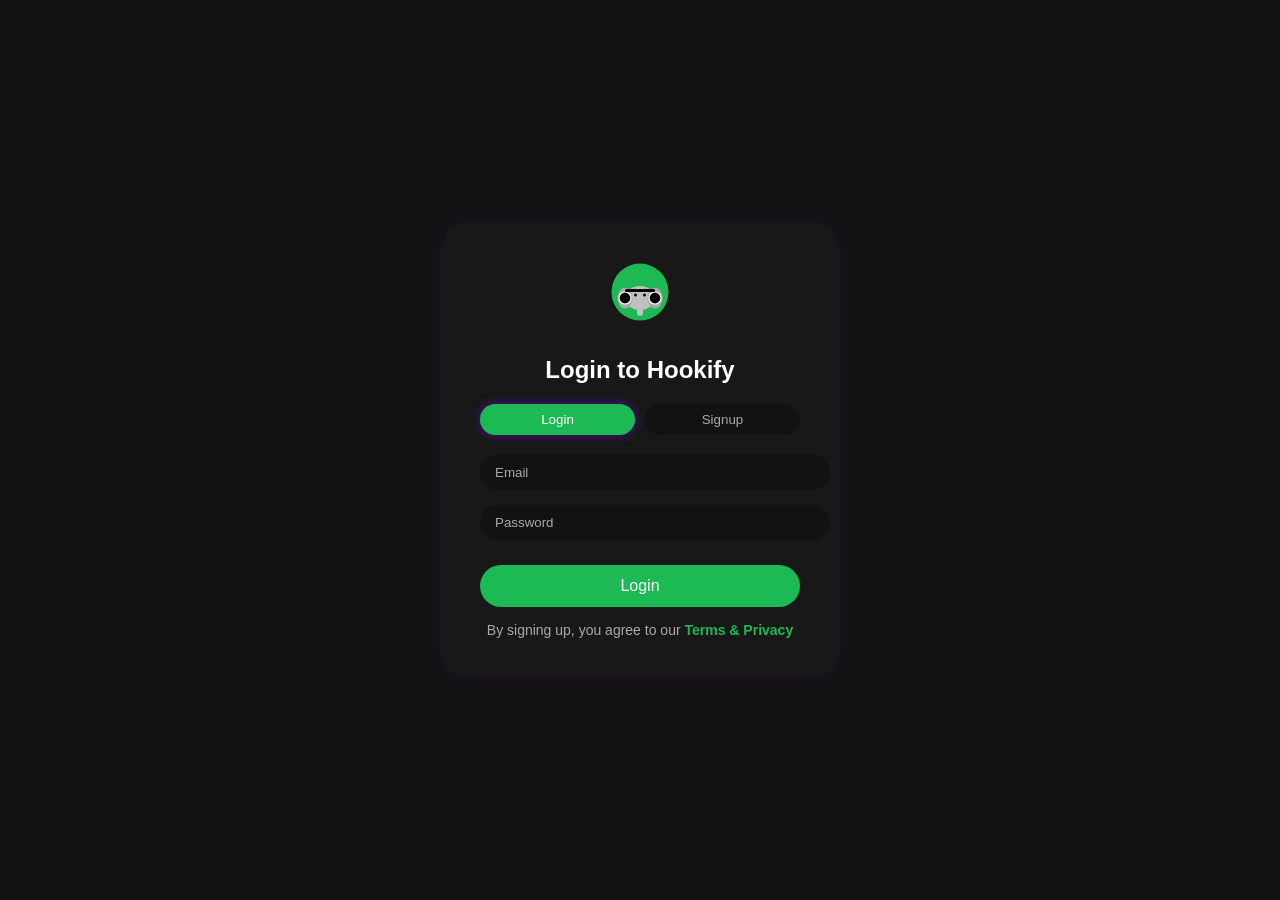
==== login.html @ 60379864 "added loading page, logo, signup and login page" ====
<!DOCTYPE html>
<html lang="en">
<head>
  <meta charset="UTF-8">
  <meta name="viewport" content="width=device-width, initial-scale=1.0">
  <title>Hookify Login / Signup</title>
  <link rel="stylesheet" href="styles.css">
  <style>
    /* Fullscreen background */
    body {
      margin: 0;
      height: 100vh;
      font-family: Arial, sans-serif;
      display: flex;
      justify-content: center;
      align-items: center;
      overflow: hidden;
    }

    /* Background slideshow container */
    .bg-container {
      position: fixed;
      top: 0;
      left: 0;
      width: 100%;
      height: 100%;
      z-index: -1;
      background-size: cover;
      background-position: center;
      filter: brightness(0.3); /* dark overlay */
      transition: background-image 1s ease-in-out;
    }

    /* Login card */
    .login-card {
      background-color: #181818;
      border-radius: 30px;
      padding: 40px;
      width: 320px;
      display: flex;
      flex-direction: column;
      align-items: center;
      box-shadow: 0 0 20px rgba(128, 0, 255, 0.1);
      transition: all 0.3s ease;
    }

    .login-card:hover {
      box-shadow: 0 0 25px rgba(128, 0, 255, 0.6);
      transform: translateY(-3px);
    }

    /* Mini logo */
    .mini-logo {
      height: 60px;
      width: 60px;
      margin-bottom: 15px;
    }

    h2 {
      color: #fff;
      margin-bottom: 20px;
    }

    /* Tabs */
    .tab-buttons {
      display: flex;
      gap: 10px;
      margin-bottom: 20px;
      width: 100%;
    }

    .tab-buttons button {
      flex: 1;
      padding: 8px;
      border-radius: 999px;
      border: none;
      background-color: #121212;
      color: #aaa;
      cursor: pointer;
      transition: all 0.3s ease;
    }

    .tab-buttons button.active {
      background-color: #1DB954;
      color: #fff;
      box-shadow: 0 0 10px rgba(128,0,255,0.6);
    }

    input {
      width: 100%;
      padding: 10px 15px;
      margin-bottom: 15px;
      border-radius: 999px;
      border: none;
      background-color: #121212;
      color: #fff;
      outline: none;
    }

    input::placeholder {
      color: #aaa;
    }

    button.login-btn {
      width: 100%;
      padding: 12px;
      border-radius: 999px;
      border: none;
      background-color: #1DB954;
      color: #fff;
      font-size: 16px;
      cursor: pointer;
      transition: all 0.3s ease;
      margin-top: 10px;
    }

    button.login-btn:hover {
      background-color: #1ed760;
      box-shadow: 0 0 15px rgba(128, 0, 255, 0.6);
    }

    .signup-text {
      margin-top: 15px;
      color: #aaa;
      font-size: 14px;
      text-align: center;
    }

    .signup-text a {
      color: #1DB954;
      text-decoration: none;
      font-weight: bold;
    }

    .signup-text a:hover {
      text-decoration: underline;
    }
  </style>
</head>
<body>

  <!-- Background slideshow -->
  <div class="bg-container"></div>

  <!-- Login card -->
  <div class="login-card">
    <!-- Mini Logo -->
    <img src="assets/hookify_logo.svg" alt="Hookify Logo" class="mini-logo">

    <!-- Heading -->
    <h2>Login to Hookify</h2>

    <!-- Tabs -->
    <div class="tab-buttons">
      <button class="active" id="login-tab">Login</button>
      <button id="signup-tab">Signup</button>
    </div>

    <!-- Form -->
    <form id="auth-form">
      <input type="email" placeholder="Email" required>
      <input type="password" placeholder="Password" required>
      <button type="submit" class="login-btn">Login</button>
    </form>

    <div class="signup-text">
      By signing up, you agree to our <a href="#">Terms & Privacy</a>
    </div>
  </div>

  <!-- Scripts -->
  <script>
    // Tab switching logic
    const loginTab = document.getElementById('login-tab');
    const signupTab = document.getElementById('signup-tab');
    const form = document.getElementById('auth-form');
    const loginBtn = form.querySelector('button');

    loginTab.addEventListener('click', () => {
      loginTab.classList.add('active');
      signupTab.classList.remove('active');
      form.querySelector('input[type="email"]').value = '';
      form.querySelector('input[type="password"]').value = '';
      loginBtn.textContent = 'Login';
    });

    signupTab.addEventListener('click', () => {
      signupTab.classList.add('active');
      loginTab.classList.remove('active');
      form.querySelector('input[type="email"]').value = '';
      form.querySelector('input[type="password"]').value = '';
      loginBtn.textContent = 'Signup';
    });

    form.addEventListener('submit', (e) => {
      e.preventDefault();
      alert(`${loginBtn.textContent} functionality coming soon!`);
    });

    // Background slideshow
    const images = [
      'https://i.scdn.co/image/ab67616d0000b273f3e92b2a47c1b6f1d6b18a90',
      'https://i.scdn.co/image/ab67616d0000b273d4f12fa3b563f4f853b0b719',
      'https://i.scdn.co/image/ab67616d0000b273c39a9de5b6f7b6a2ff8652d1'
      // add more album cover URLs here
    ];

    let current = 0;
    const bgContainer = document.querySelector('.bg-container');

    function changeBackground() {
      bgContainer.style.backgroundImage = `url(${images[current]})`;
      current = (current + 1) % images.length;
    }

    changeBackground(); // initial
    setInterval(changeBackground, 4000); // every 4 seconds
  </script>

</body>
</html>
---- styles.css ----
:root{
  --bg:#121212;
  --card:#181818;
  --accent:#1DB954;
  --text:#ffffff;
}

html,body{
  height:100%;
  margin:0;
  background:var(--bg);
  color:var(--text);
  font-family:Arial, sans-serif;
}

header{
  display:flex;
  align-items:center;
  gap:12px;
  padding:16px;
  background:linear-gradient(180deg, rgba(0,0,0,0.2), transparent);
}

.logo{
  height:48px;
  width:48px;
}

.container{
  padding:20px;
}

.song-card{
  background:var(--card);
  border-radius:12px;
  padding:12px;
  display:flex;
  justify-content:space-between;
  align-items:center;
  margin-bottom:12px;
}

button{
  background:var(--accent);
  border:none;
  padding:8px 14px;
  border-radius:999px;
  color:#fff;
  cursor:pointer;
}
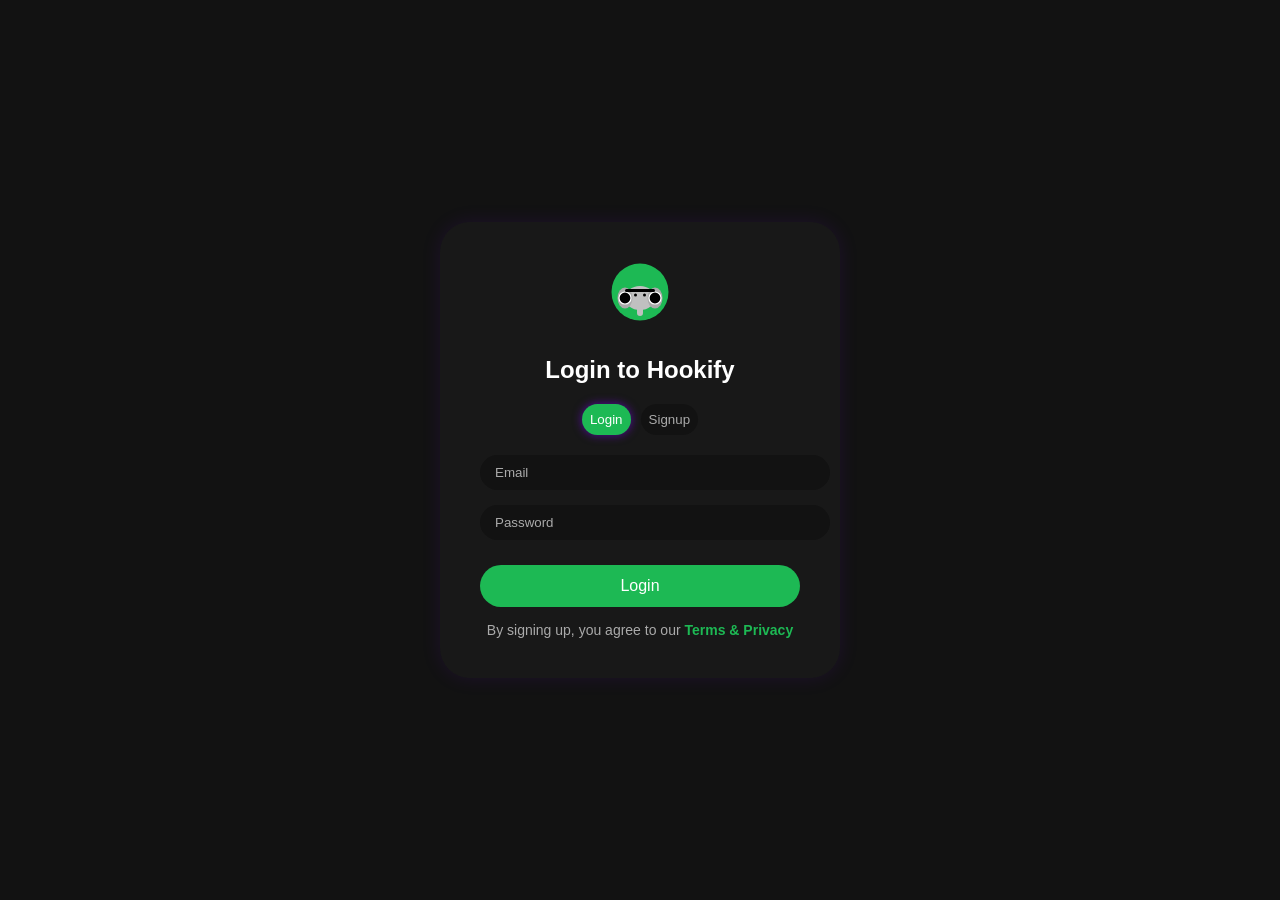
==== commit 91321bd1: "added choose hookartist page and demo dashboard" ====
--- a/login.html
+++ b/login.html
@@ -6,35 +6,19 @@
   <title>Hookify Login / Signup</title>
   <link rel="stylesheet" href="styles.css">
   <style>
-    /* Fullscreen background */
     body {
       margin: 0;
       height: 100vh;
-      font-family: Arial, sans-serif;
+      background-color: #121212;
       display: flex;
       justify-content: center;
       align-items: center;
-      overflow: hidden;
+      font-family: Arial, sans-serif;
     }
 
-    /* Background slideshow container */
-    .bg-container {
-      position: fixed;
-      top: 0;
-      left: 0;
-      width: 100%;
-      height: 100%;
-      z-index: -1;
-      background-size: cover;
-      background-position: center;
-      filter: brightness(0.3); /* dark overlay */
-      transition: background-image 1s ease-in-out;
-    }
-
-    /* Login card */
     .login-card {
       background-color: #181818;
-      border-radius: 30px;
+      border-radius: 30px; /* rounded vertical ends */
       padding: 40px;
       width: 320px;
       display: flex;
@@ -66,7 +50,6 @@
       display: flex;
       gap: 10px;
       margin-bottom: 20px;
-      width: 100%;
     }
 
     .tab-buttons button {
@@ -90,7 +73,7 @@
       width: 100%;
       padding: 10px 15px;
       margin-bottom: 15px;
-      border-radius: 999px;
+      border-radius: 999px; /* circular ends */
       border: none;
       background-color: #121212;
       color: #fff;
@@ -123,7 +106,6 @@
       margin-top: 15px;
       color: #aaa;
       font-size: 14px;
-      text-align: center;
     }
 
     .signup-text a {
@@ -139,10 +121,6 @@
 </head>
 <body>
 
-  <!-- Background slideshow -->
-  <div class="bg-container"></div>
-
-  <!-- Login card -->
   <div class="login-card">
     <!-- Mini Logo -->
     <img src="assets/hookify_logo.svg" alt="Hookify Logo" class="mini-logo">
@@ -168,7 +146,6 @@
     </div>
   </div>
 
-  <!-- Scripts -->
   <script>
     // Tab switching logic
     const loginTab = document.getElementById('login-tab');
@@ -196,25 +173,6 @@
       e.preventDefault();
       alert(`${loginBtn.textContent} functionality coming soon!`);
     });
-
-    // Background slideshow
-    const images = [
-      'https://i.scdn.co/image/ab67616d0000b273f3e92b2a47c1b6f1d6b18a90',
-      'https://i.scdn.co/image/ab67616d0000b273d4f12fa3b563f4f853b0b719',
-      'https://i.scdn.co/image/ab67616d0000b273c39a9de5b6f7b6a2ff8652d1'
-      // add more album cover URLs here
-    ];
-
-    let current = 0;
-    const bgContainer = document.querySelector('.bg-container');
-
-    function changeBackground() {
-      bgContainer.style.backgroundImage = `url(${images[current]})`;
-      current = (current + 1) % images.length;
-    }
-
-    changeBackground(); // initial
-    setInterval(changeBackground, 4000); // every 4 seconds
   </script>
 
 </body>
